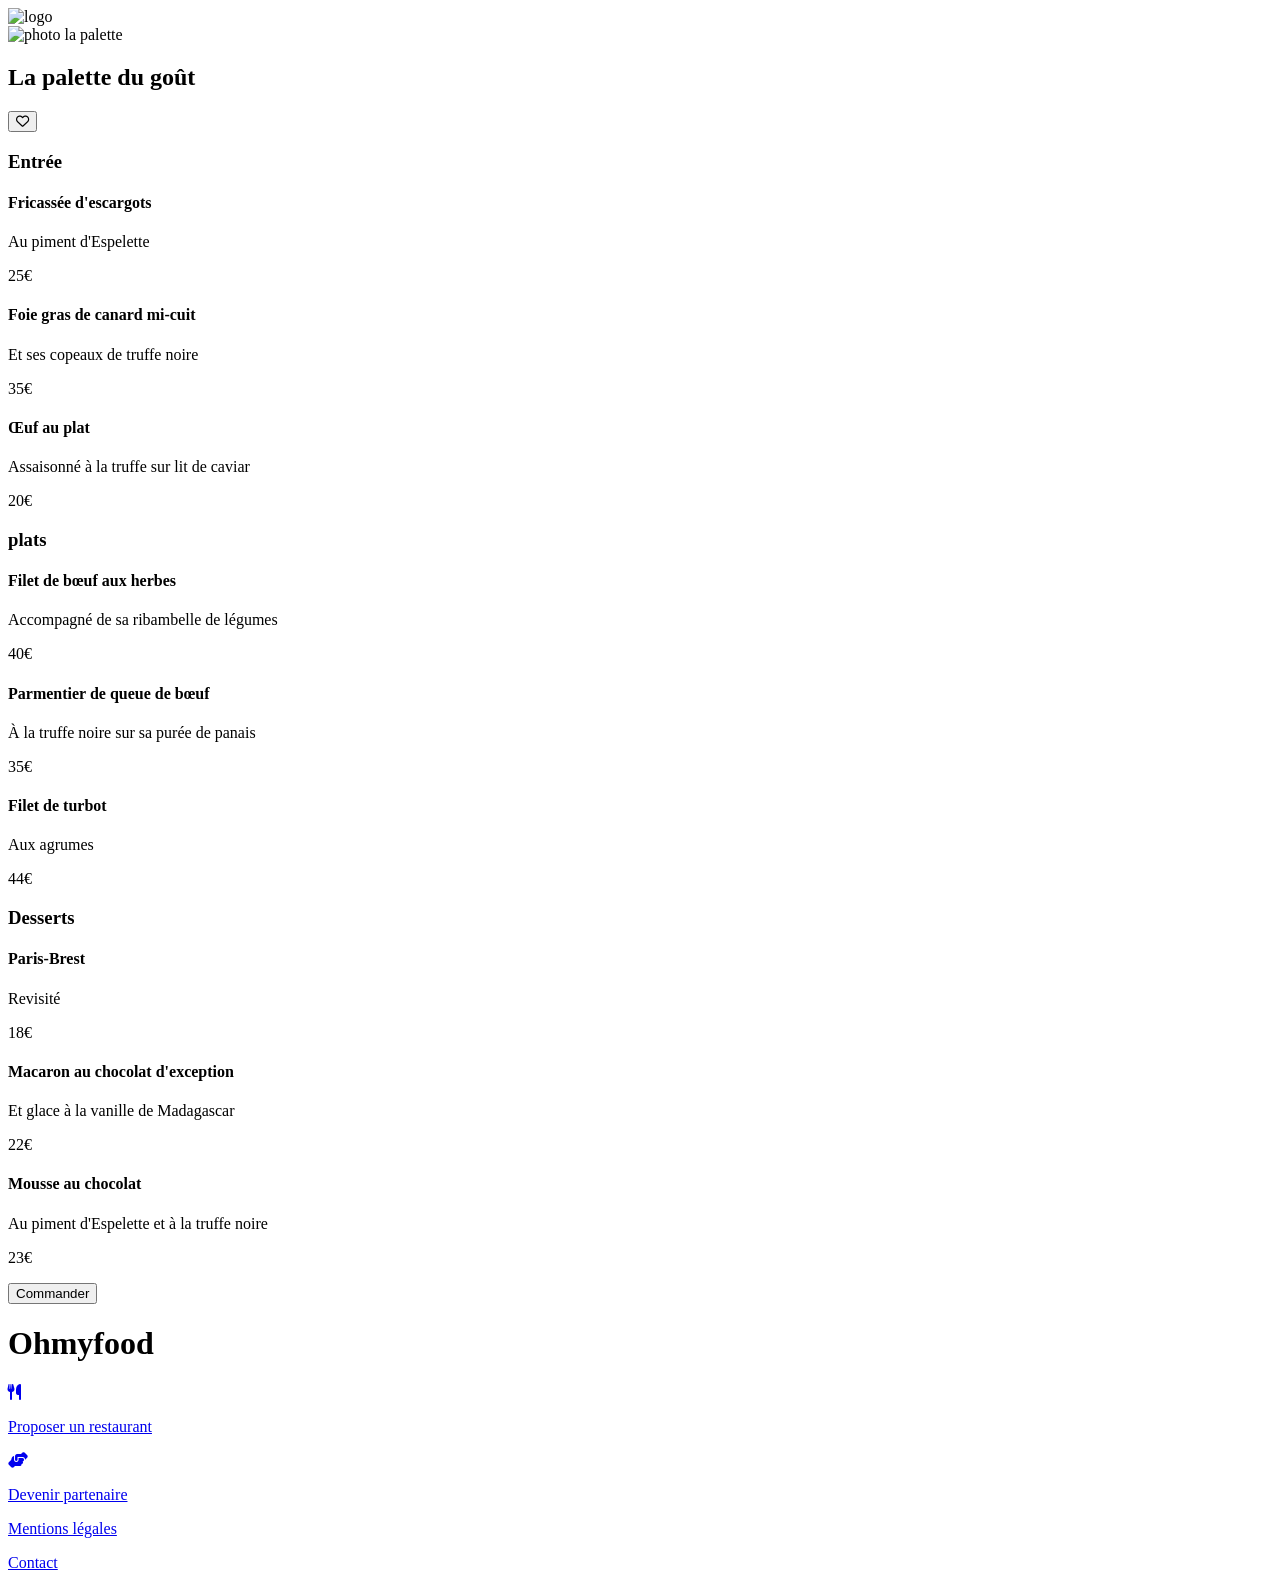
==== La-palette-du-gout.html @ f8870869 "Sass avancé" ====
<!DOCTYPE html>
<html lang="fr">
<head>
    <meta charset="UTF-8">
    <meta name="viewport" content="width=device-width, initial-scale=1.0">
    <title>La palette du gout</title>
    <link rel="stylesheet" href="Sass/Style.scss">
    <link rel="stylesheet" href="https://cdnjs.cloudflare.com/ajax/libs/font-awesome/6.2.1/css/all.min.css"
        integrity="sha512-MV7K8+y+gLIBoVD59lQIYicR65iaqukzvf/nwasF0nqhPay5w/9lJmVM2hMDcnK1OnMGCdVK+iQrJ7lzPJQd1w=="
        crossorigin="anonymous" referrerpolicy="no-referrer" />
        <link rel="preconnect" href="https://fonts.googleapis.com">
        <link rel="preconnect" href="https://fonts.gstatic.com" crossorigin>
        <link href="https://fonts.googleapis.com/css2?family=Roboto&display=swap" rel="stylesheet">
</head>
    
<body class="body">
    <header class="header">
        <img class="header__logo" src="./Images/logo/ohmyfood.png" alt="logo">
    </header>
<main>
    <section class="menu">
        <div class="menu__img">
            <img src="./Images/restaurants/jay-wennington-N_Y88TWmGwA-unsplash.jpg" alt="photo la palette">
            </div>
            <div class="menu__page">
            <div class="menu__page__titre">
                <h2>La palette du goût</h2>
                <button type="submit" class="button__like"><i class="far fa-heart"></i></button>
            </div>
            <div class="menu__conteneur">
                <div class="menu__liste">
                    <h3 class="menu__titre__plat">Entrée</h3>
                    <div class="menu__card">
                        <div class="menu__card__inf">
                            <div class="menu__card__desc">
                                <h4>Fricassée d'escargots</h4>
                                <p>Au piment d'Espelette</p>
                            </div>
                            <div class="menu__card__prix">
                                <p>25€</p>
                            </div>
                        </div>
                    </div>
                    <div class="menu__card">
                        <div class="menu__card__inf">
                            <div class="menu__card__desc">
                                <h4>Foie gras de canard mi-cuit</h4>
                                <p>Et ses copeaux de truffe noire</p>
                            </div>
                            <div class="menu__card__prix">
                                <p>35€</p>
                            </div>
                        </div>                      
                    </div>
                    <div class="menu__card">
                        <div class="menu__card__inf">
                            <div class="menu__card__desc">
                                <h4>Œuf au plat</h4>
                                <p>Assaisonné à la truffe sur lit de caviar</p>
                            </div>
                            <div class="menu__card__prix">
                                <p>20€</p>
                            </div>
                        </div>                      
                    </div>
                </div>
                <div class="menu__liste">
                    <h3 class="menu__titre__plat">plats</h3>
                    <div class="menu__card">
                        <div class="menu__card__inf">
                            <div class="menu__card__desc">
                                <h4>Filet de bœuf aux herbes</h4>
                                <p>Accompagné de sa ribambelle de légumes</p>
                            </div>
                            <div class="menu__card__prix">
                                <p>40€</p>
                            </div>
                        </div>                     
                    </div>
                    <div class="menu__card">
                        <div class="menu__card__inf">
                            <div class="menu__card__desc">
                                <h4>Parmentier de queue de bœuf</h4>
                                <p>À la truffe noire sur sa purée de panais</p>
                            </div>
                            <div class="menu__card__prix">
                                <p>35€</p>
                            </div>
                        </div>                   
                    </div>
                    <div class="menu__card">
                        <div class="menu__card__inf">
                            <div class="menu__card__desc">
                                <h4>Filet de turbot</h4>
                                <p>Aux agrumes</p>
                            </div>
                            <div class="menu__card__prix">
                                <p>44€</p>
                            </div>
                        </div>                     
                    </div>
                </div>
                <div class="menu__liste">
                    <h3 class="menu__titre__plat">Desserts</h3>
                    <div class="menu__card">
                        <div class="menu__card__inf">
                            <div class="menu__card__desc">
                                <h4>Paris-Brest</h4>
                                <p>Revisité</p>
                            </div>
                            <div class="menu__card__prix">
                                <p>18€</p>
                            </div>
                        </div>                       
                    </div>
                    <div class="menu__card">
                        <div class="menu__card__inf">
                            <div class="menu__card__desc">
                                <h4>Macaron au chocolat d'exception </h4>
                                <p>Et glace à la vanille de Madagascar</p>
                            </div>
                            <div class="menu__card__prix">
                                <p>22€</p>
                            </div>
                        </div>                    
                    </div>
                    <div class="menu__card">
                        <div class="menu__card__inf">
                            <div class="menu__card__desc">
                                <h4>Mousse au chocolat</h4>
                                <p>Au piment d'Espelette et à la truffe noire</p>
                            </div>
                            <div class="menu__card__prix">
                                <p>23€</p>
                            </div>
                        </div>                   
                    </div>
                </div>
            </div>
            <div class="menu__commander">
                <button type="submit" class="bouton__degrade">Commander</button>
            </div>
        </div>
    </section>
</main>
    <footer class="footer">
        <h1 class="footer__logo">Ohmyfood</h1>
        <div class="footer__bloc">
            <a href="#" class="footer__lien">
                <i class="fas fa-utensils footer__lien--icon"></i>
                <p>Proposer un restaurant</p>
            </a>
            <a href="#" class="footer__lien">
                <i class="fas fa-hands-helping footer__lien--icon"></i>
                <p>Devenir partenaire</p>
            </a>
            <a href="#" class="footer__lien--inf">
                <p>Mentions légales</p>
            </a>
            <a href="mailto:àvotreecoute@miam.com">
                <p>Contact</p>
            </a>
        </div>
    </footer>              
</body>
</html>
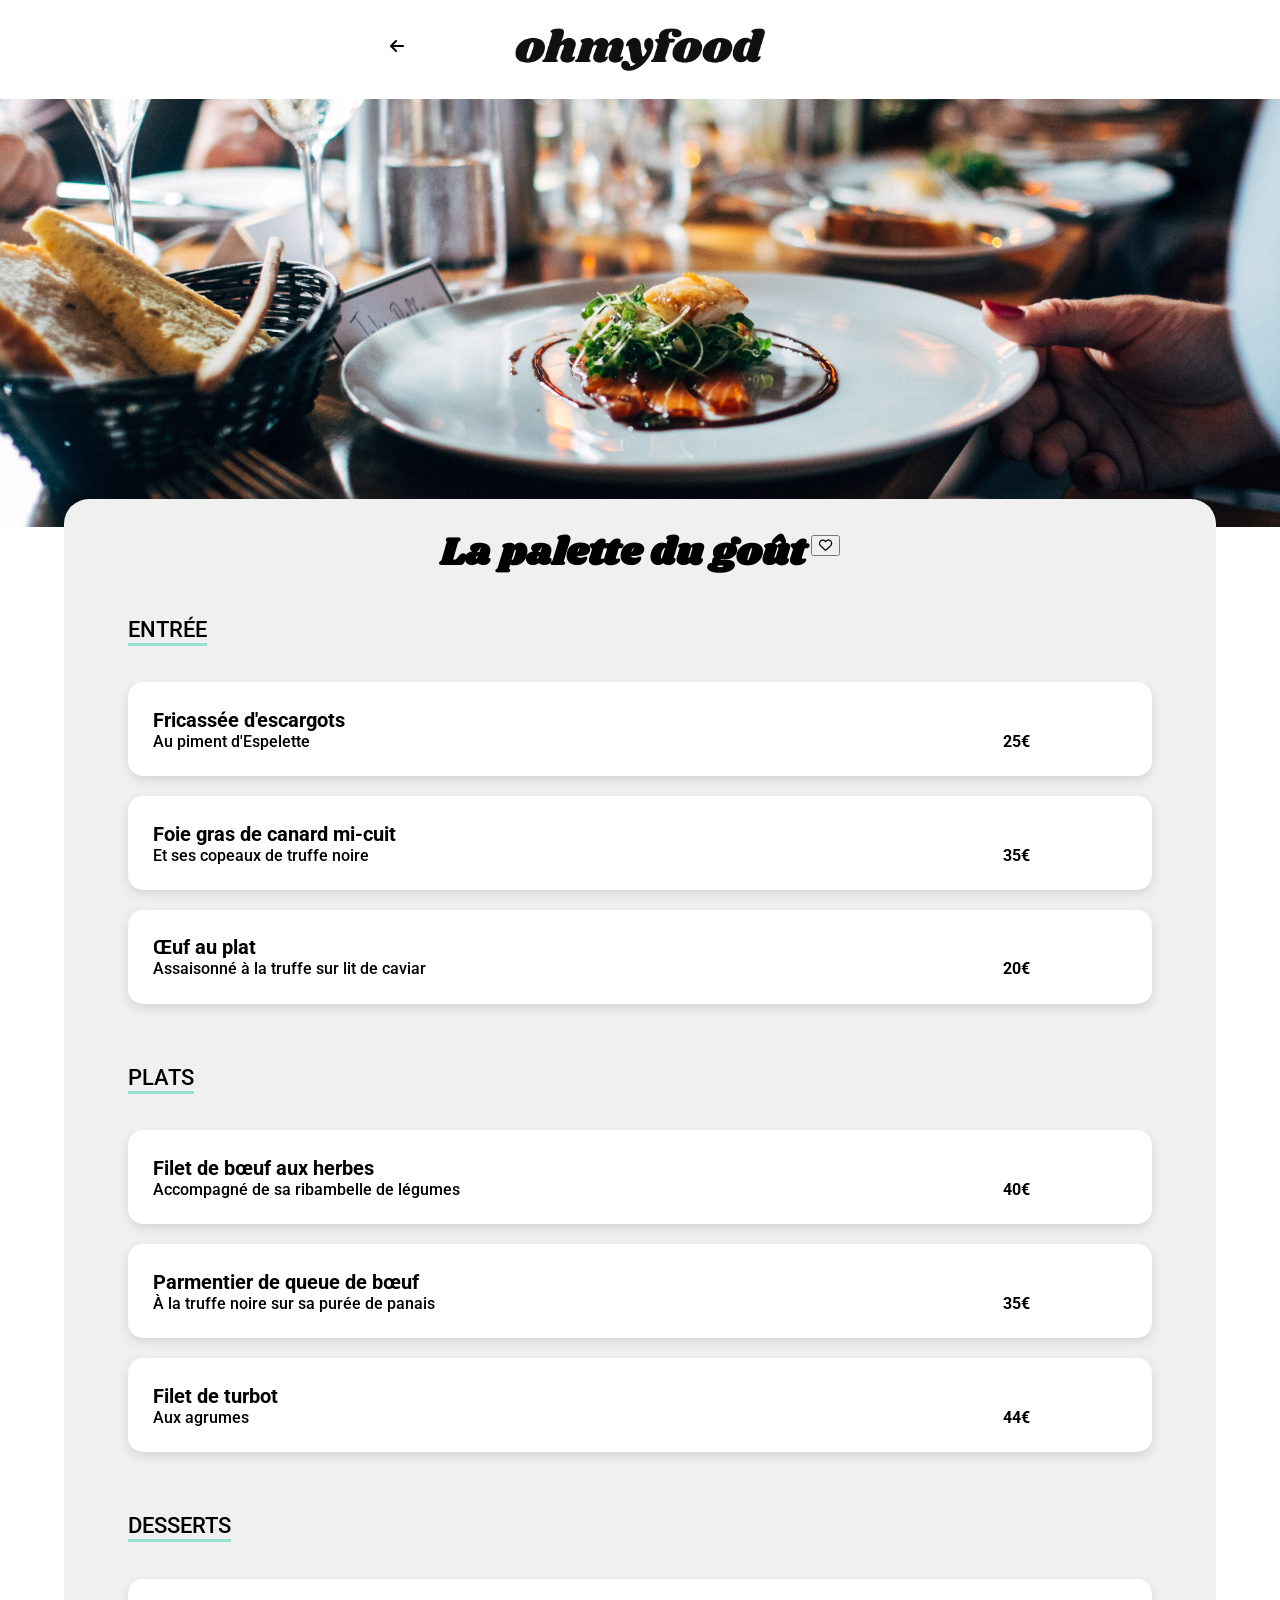
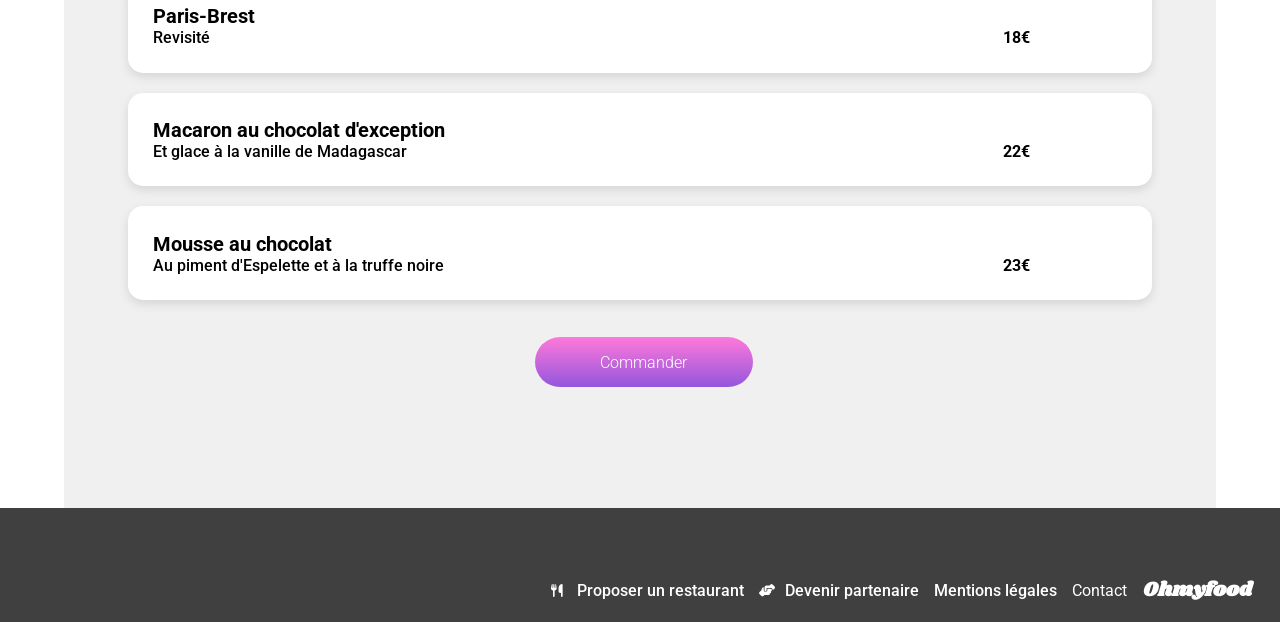
==== commit 199a90e4: "Sass-terminé" ====
--- a/La-palette-du-gout.html
+++ b/La-palette-du-gout.html
@@ -4,23 +4,27 @@
     <meta charset="UTF-8">
     <meta name="viewport" content="width=device-width, initial-scale=1.0">
     <title>La palette du gout</title>
-    <link rel="stylesheet" href="Sass/Style.scss">
+    <link rel="stylesheet" href="Sass/Style.css">
     <link rel="stylesheet" href="https://cdnjs.cloudflare.com/ajax/libs/font-awesome/6.2.1/css/all.min.css"
         integrity="sha512-MV7K8+y+gLIBoVD59lQIYicR65iaqukzvf/nwasF0nqhPay5w/9lJmVM2hMDcnK1OnMGCdVK+iQrJ7lzPJQd1w=="
         crossorigin="anonymous" referrerpolicy="no-referrer" />
         <link rel="preconnect" href="https://fonts.googleapis.com">
         <link rel="preconnect" href="https://fonts.gstatic.com" crossorigin>
-        <link href="https://fonts.googleapis.com/css2?family=Roboto&display=swap" rel="stylesheet">
+        <link href="https://fonts.googleapis.com/css2?family=Roboto:ital,wght@0,300;0,400;1,300&family=Shrikhand&display=swap" rel="stylesheet">
 </head>
     
 <body class="body">
     <header class="header">
-        <img class="header__logo" src="./Images/logo/ohmyfood.png" alt="logo">
+        <a href="./OhmyFood!.html">
+        <i class="fa-solid fa-arrow-left header__fleche"></i>    
+        </a>
+        
+        <img class="header__logo" src="Images/images/logo/ohmyfood.png" alt="logo">
     </header>
 <main>
     <section class="menu">
         <div class="menu__img">
-            <img src="./Images/restaurants/jay-wennington-N_Y88TWmGwA-unsplash.jpg" alt="photo la palette">
+            <img src="Images/images/restaurants/jay-wennington-N_Y88TWmGwA-unsplash.jpg" alt="photo la palette">
             </div>
             <div class="menu__page">
             <div class="menu__page__titre">
@@ -29,7 +33,7 @@
             </div>
             <div class="menu__conteneur">
                 <div class="menu__liste">
-                    <h3 class="menu__titre__plat">Entrée</h3>
+                    <h3 class="menu__titre__plat menu__titre__plat--deco">Entrée</h3>
                     <div class="menu__card">
                         <div class="menu__card__inf">
                             <div class="menu__card__desc">
@@ -154,10 +158,10 @@
                 <i class="fas fa-hands-helping footer__lien--icon"></i>
                 <p>Devenir partenaire</p>
             </a>
-            <a href="#" class="footer__lien--inf">
+            <a href="#" class="footer__lien">
                 <p>Mentions légales</p>
             </a>
-            <a href="mailto:àvotreecoute@miam.com">
+            <a href="mailto:nom-nom@yummy.com">
                 <p>Contact</p>
             </a>
         </div>
--- a/Sass/Style.css
+++ b/Sass/Style.css
@@ -0,0 +1,530 @@
+.body {
+  width: 100%;
+  margin: auto;
+}
+
+* {
+  font-family: "Roboto", sans-serif;
+}
+
+:root {
+  --main-purple: #9356DC;
+  --main-pink: #FF79DA;
+  --main-palegreen: #99E2D0;
+  --main-darkgreen: #008766;
+}
+
+a {
+  text-decoration: none;
+  color: inherit;
+}
+
+/*GPS*/
+.gps {
+  display: flex;
+  justify-content: center;
+  align-items: center;
+  background-color: #eaeaea;
+  box-shadow: inset 0 10px 8px -5px #d5d5d5;
+  gap: 15px;
+  height: 50px;
+}
+.gps__icon {
+  display: flex;
+  align-items: center;
+}
+.gps__form {
+  position: relative;
+  display: flex;
+  align-items: center;
+  width: 109px;
+}
+.gps__ville {
+  border: transparent;
+  background-color: #eaeaea;
+}
+
+/*BOUTONS*/
+.bouton {
+  display: flex;
+  flex-direction: column;
+  align-items: center;
+  justify-content: center;
+  margin: auto;
+  padding: 20px 0;
+  background-color: whitesmoke;
+  text-align: center;
+}
+.bouton__titre {
+  width: 70%;
+  margin: 10px 0;
+  font-size: 24px;
+  line-height: 1;
+  font-weight: 700;
+}
+.bouton p {
+  width: 85%;
+  margin: 0;
+  font-size: 18px;
+  font-weight: lighter;
+}
+.bouton__degrade {
+  width: 218px;
+  height: 50px;
+  color: white;
+  font-size: 16px;
+  background: linear-gradient(to top, #9356DC, #FF79DA);
+  border-radius: 25px;
+  border: none;
+  font-weight: 300;
+  margin: 27px 75px 57px 82px;
+}
+.bouton__degrade:hover {
+  cursor: pointer;
+  box-shadow: #7E7E7E;
+  background-color: lighter;
+}
+
+/*FONCTIONNEMENT*/
+.fonction {
+  width: 90%;
+  margin: auto;
+  padding: 50px 0;
+}
+.fonction__titre {
+  margin: 10px 0;
+  font-size: 28px;
+  line-height: 1;
+  font-weight: 800;
+}
+.fonction__boutons {
+  display: flex;
+  flex-direction: column;
+  justify-content: space-around;
+  width: 95%;
+  padding-bottom: 10px;
+  margin: auto;
+}
+@media (min-width: 1024px) {
+  .fonction__boutons {
+    width: 98%;
+    flex-direction: row;
+    justify-content: space-between;
+  }
+}
+
+.fonction__box {
+  display: flex;
+  align-items: center;
+  height: 72px;
+  margin: 15px 0;
+  border-radius: 20px;
+  border: none;
+  gap: 4%;
+  background-color: #f6f6f6;
+  box-shadow: 0 4px 10px #d5d5d5;
+}
+@media (min-width: 1024px) {
+  .fonction__box {
+    width: 30%;
+  }
+}
+.fonction__box--numero {
+  display: flex;
+  align-items: center;
+  justify-content: center;
+  text-align: center;
+  position: relative;
+  left: -19px;
+  bottom: -5px;
+  height: 24px;
+  width: 24px;
+  border-radius: 50%;
+  color: white;
+  background-color: #9356DC;
+  padding: 1%;
+}
+.fonction__box--icon {
+  display: flex;
+  justify-content: center;
+  align-items: center;
+  width: 20px;
+  color: #7E7E7E;
+}
+.fonction__box--soustitre {
+  display: flex;
+  justify-content: center;
+  font-weight: 600;
+}
+.fonction__box:hover {
+  background-color: lighten #9356DC, 35%;
+  box-shadow: 0 10px 5px 0 #bcbcbc;
+  cursor: pointer;
+}
+.fonction__box:hover > .fonction__box--icon {
+  color: #9356DC;
+}
+
+/*RESTAURANTS*/
+.restaurant {
+  display: flex;
+  flex-direction: column;
+  margin: auto;
+  padding: 20px 0 66px 0;
+  background-color: whitesmoke;
+}
+.restaurant__titre {
+  width: 90%;
+  margin: 20px auto;
+  font-size: 28px;
+  line-height: 1;
+  font-weight: 800;
+}
+.restaurant__bloc {
+  width: 90%;
+  margin: auto;
+}
+@media (min-width: 768px) {
+  .restaurant__bloc {
+    display: flex;
+    flex-wrap: wrap;
+    justify-content: space-between;
+  }
+}
+
+.restaurant__card {
+  display: flex;
+  flex-direction: column;
+  position: relative;
+  height: 251px;
+  margin: auto;
+  margin-bottom: 18px;
+  border-radius: 15px;
+  background-color: white;
+  box-shadow: 0 4px 10px 0 #d5d5d5;
+}
+@media (min-width: 768px) {
+  .restaurant__card {
+    width: 48%;
+    margin: 0;
+    margin-bottom: 4%;
+  }
+}
+.restaurant__card:hover {
+  box-shadow: 0 4px 10px 0 #bcbcbc;
+}
+.restaurant__card--image {
+  position: relative;
+  overflow: hidden;
+  height: 175px;
+  border-radius: 15px 15px 0px 0px;
+}
+.restaurant__card--image img {
+  width: 100%;
+  height: 175px;
+  -o-object-fit: cover;
+     object-fit: cover;
+}
+.restaurant__card--image--nvx {
+  display: flex;
+  align-items: center;
+  justify-content: center;
+  position: absolute;
+  right: 15px;
+  top: 12px;
+  width: 100px;
+  height: 30px;
+  border-radius: 2px;
+  background-color: #99E2D0;
+  color: #278870;
+  font-weight: 500;
+}
+.restaurant__card--inf {
+  display: flex;
+  align-items: flex-start;
+  height: auto;
+  min-height: 75px;
+  padding: 15px;
+}
+.restaurant__card--inf--txt {
+  width: 90%;
+}
+.restaurant__card--inf h4, .restaurant__card--inf p {
+  margin: 0;
+}
+.restaurant__card--inf h4 {
+  width: 267px;
+  height: 20px;
+  margin-bottom: 5px;
+  font-size: 20px;
+  font-weight: 700;
+}
+.restaurant__card--inf p {
+  height: 24px;
+  font-weight: 300;
+  font-size: 18px;
+}
+.restaurant__card--coeur {
+  position: absolute;
+  top: 76%;
+  right: 7%;
+  font-size: 25px;
+}
+
+.header {
+  padding: 1%;
+  display: flex;
+  justify-content: center;
+}
+.header__logo {
+  width: 50%;
+  padding: 15px;
+}
+@media (min-width: 1024px) {
+  .header__logo {
+    width: 20%;
+  }
+}
+.header__fleche {
+  display: flex;
+  position: absolute;
+  margin-left: -110px;
+  margin-top: 25px;
+}
+
+.footer {
+  width: 100%;
+  background-color: #404040;
+  color: white;
+  display: flex;
+  flex-direction: column;
+  justify-content: space-around;
+}
+@media (min-width: 768px) {
+  .footer {
+    display: flex;
+    align-items: center;
+    flex-direction: row-reverse;
+    justify-content: flex-start;
+    height: 114px;
+    gap: 16px;
+    padding: 0;
+  }
+}
+.footer p {
+  margin: 5px 0;
+}
+.footer__logo {
+  display: flex;
+  margin: 10px 0px 16px 12px;
+  font-size: 20px;
+  font-family: "Shrikhand";
+}
+@media (min-width: 768px) {
+  .footer__logo {
+    width: 137px;
+    margin: 0 0 -50px 0;
+  }
+}
+.footer__bloc {
+  display: flex;
+  flex-direction: column;
+  margin: 0px 0px 10px 12px;
+}
+@media (min-width: 768px) {
+  .footer__bloc {
+    flex-direction: row;
+    align-items: center;
+    gap: 15px;
+    margin: 0 0 -50px 0;
+  }
+}
+.footer__lien {
+  display: flex;
+  align-items: center;
+  font-weight: 500;
+  gap: 10px;
+}
+@media (min-width: 768px) {
+  .footer__lien {
+    display: flex;
+  }
+}
+.footer__lien--icon {
+  display: flex;
+  justify-content: center;
+  align-items: center;
+  width: 16px;
+  height: 13px;
+  font-size: 13px;
+}
+@media (min-width: 768px) {
+  .footer__lien--inf p {
+    width: 130px;
+    height: 20px;
+  }
+}
+
+.menu__img {
+  position: relative;
+  width: 100%;
+  height: 250px;
+}
+@media (min-width: 1024px) {
+  .menu__img {
+    height: 400px;
+  }
+}
+.menu__img img {
+  width: 100%;
+  height: 107%;
+  -o-object-fit: cover;
+     object-fit: cover;
+}
+
+.menu__page {
+  position: relative;
+  background-color: #f0f0f0;
+  border-radius: 25px 25px 0 0;
+  padding: 2% 5% 5% 5%;
+  z-index: 0;
+}
+@media (min-width: 1024px) {
+  .menu__page {
+    max-width: 1024px;
+    margin: auto;
+  }
+}
+.menu__page__titre {
+  display: flex;
+  align-items: center;
+  margin: auto;
+}
+@media (min-width: 768px) {
+  .menu__page__titre {
+    width: 400px;
+    height: 41px;
+    justify-content: center;
+  }
+}
+.menu__page__titre h2 {
+  width: 87%;
+  font-size: 27px;
+  font-family: "Shrikhand";
+}
+@media (min-width: 768px) {
+  .menu__page__titre h2 {
+    display: flex;
+    font-size: 35px;
+    width: 95%;
+  }
+}
+@media (min-width: 1024px) {
+  .menu__page__titre h2 {
+    display: flex;
+    font-size: 39px;
+    width: 95%;
+    margin: auto;
+    text-align: center;
+  }
+}
+
+@media (min-width: 768px) {
+  .menu__conteneur {
+    display: flex;
+    flex-direction: column;
+    align-items: flex-start;
+    justify-content: space-between;
+  }
+}
+
+.menu__commander {
+  display: flex;
+  justify-content: center;
+}
+
+.menu__liste {
+  display: flex;
+  flex-direction: column;
+  justify-content: center;
+}
+@media (min-width: 768px) {
+  .menu__liste {
+    width: 100%;
+  }
+}
+
+.menu__titre__plat {
+  position: relative;
+  margin: 4% 0 2% 0;
+  padding: 10px 0;
+  font-size: 18px;
+  font-weight: 500;
+  text-transform: uppercase;
+  text-decoration: underline;
+  text-decoration-color: #99E2D0;
+  text-underline-position: under;
+  text-decoration-thickness: 3px;
+}
+@media (min-width: 1024px) {
+  .menu__titre__plat {
+    font-size: 22px;
+  }
+}
+
+.menu__card {
+  position: relative;
+  display: flex;
+  justify-content: space-between;
+  width: 100%;
+  margin: 10px 0px;
+  padding: 0;
+  background-color: #fff;
+  border-radius: 15px;
+  box-shadow: 0 4px 10px 0 #d5d5d5;
+  overflow: hidden;
+  cursor: pointer;
+}
+.menu__card__inf {
+  display: flex;
+  flex: 1;
+  justify-content: space-between;
+  width: 100%;
+  margin: 2%;
+  gap: 2%;
+  white-space: nowrap;
+  overflow: hidden;
+  text-overflow: ellipsis;
+}
+.menu__card__desc {
+  white-space: nowrap;
+  overflow: hidden;
+  text-overflow: ellipsis;
+  width: 100%;
+  padding: 5px;
+}
+.menu__card__desc h4 {
+  margin: 0;
+  font-size: 20px;
+  white-space: nowrap;
+  overflow: hidden;
+  text-overflow: ellipsis;
+}
+.menu__card__desc p {
+  margin: 0;
+  font-weight: 500;
+  font-size: 16px;
+  white-space: nowrap;
+  overflow: hidden;
+  text-overflow: ellipsis;
+}
+.menu__card__prix {
+  display: flex;
+  align-items: flex-end;
+  width: 15%;
+  padding: 5px;
+}
+.menu__card__prix p {
+  margin: 0;
+  font-weight: 700;
+}/*# sourceMappingURL=Style.css.map */
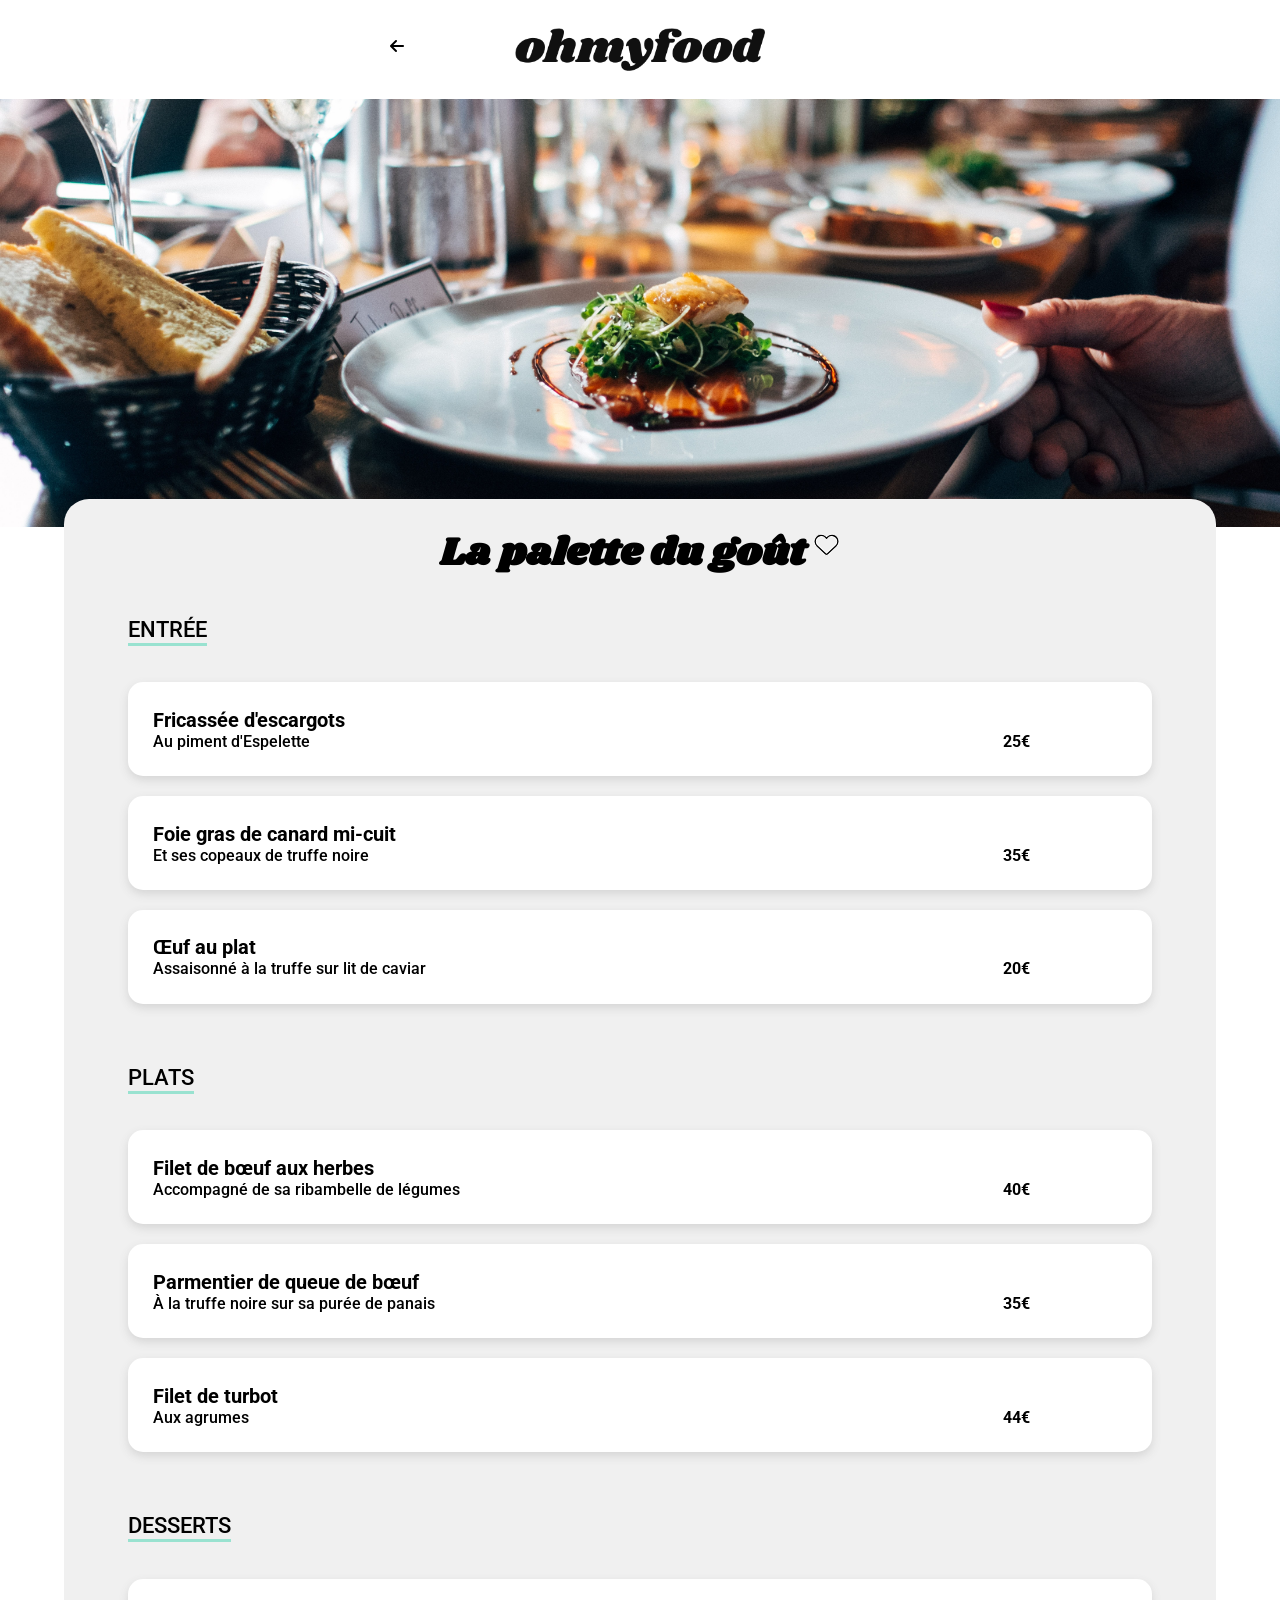
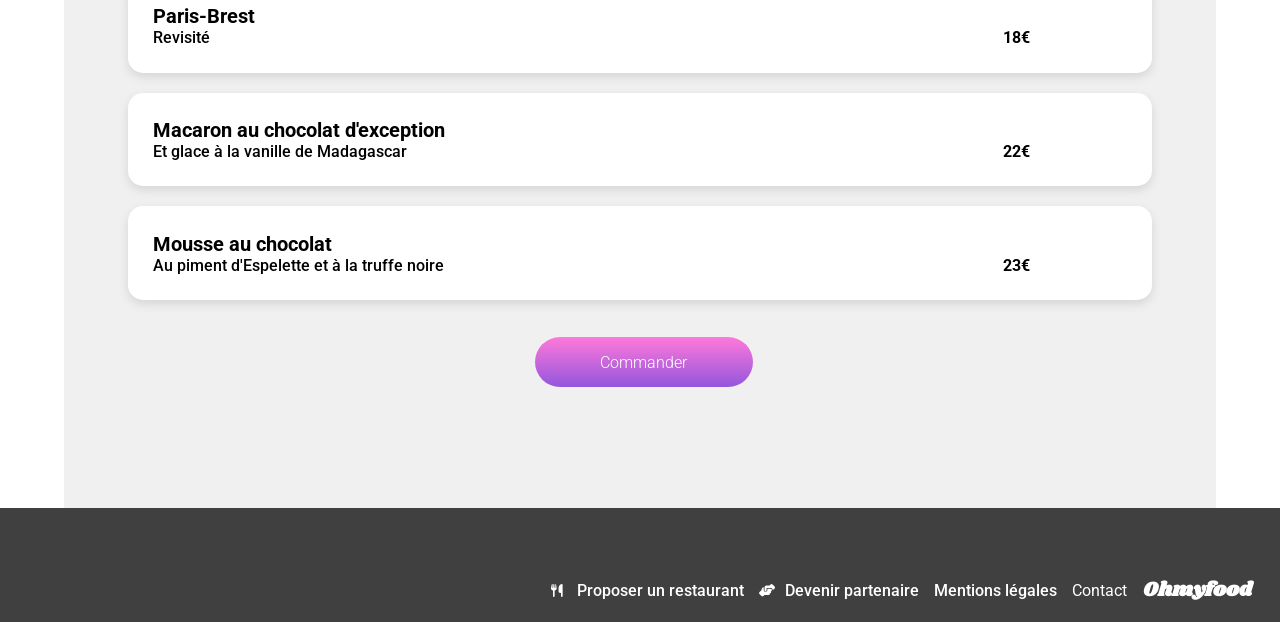
==== commit f6203ed0: "Animation-coeur-terminé" ====
--- a/La-palette-du-gout.html
+++ b/La-palette-du-gout.html
@@ -29,7 +29,7 @@
             <div class="menu__page">
             <div class="menu__page__titre">
                 <h2>La palette du goût</h2>
-                <button type="submit" class="button__like"><i class="far fa-heart"></i></button>
+                <button type="submit" class="bouton__coeur"><i class="far fa-heart"></i></button>
             </div>
             <div class="menu__conteneur">
                 <div class="menu__liste">
--- a/Sass/Style.css
+++ b/Sass/Style.css
@@ -81,8 +81,9 @@
 }
 .bouton__degrade:hover {
   cursor: pointer;
-  box-shadow: #7E7E7E;
-  background-color: lighter;
+  box-shadow: 0 4px 10px 0 #7E7E7E;
+  transition: opacity 300ms ease-in-out;
+  background: #9356dc;
 }
 
 /*FONCTIONNEMENT*/
@@ -527,4 +528,68 @@
 .menu__card__prix p {
   margin: 0;
   font-weight: 700;
-}/*# sourceMappingURL=Style.css.map */+}
+
+/****COEUR REMPLISSAGE****/
+@keyframes remplissage {
+  0% {
+    opacity: 0;
+    transform: scale(0.2);
+  }
+  15% {
+    opacity: 0.25;
+  }
+  80% {
+    opacity: 1;
+    transform: scale(1);
+  }
+  85% {
+    opacity: 1;
+    transform: scale(1.1);
+  }
+  95% {
+    opacity: 1;
+    transform: scale(1.05);
+  }
+  100% {
+    opacity: 1;
+    transform: scale(1);
+  }
+}
+.bouton__coeur {
+  width: 28px;
+  z-index: 0;
+  position: relative;
+  font-family: "Font Awesome 5 Free";
+  font-size: 25px;
+  padding: 0;
+  border: transparent 0px solid;
+  background-color: transparent;
+  -webkit-text-stroke: 1px white;
+  cursor: pointer;
+}
+.bouton__coeur:hover::after {
+  z-index: 1;
+  animation: remplissage 900ms forwards cubic-bezier(0.65, 1.01, 0.98, 1.06);
+}
+.bouton__coeur::after {
+  z-index: -1;
+  opacity: 0;
+  position: absolute;
+  top: 0;
+  right: 0;
+  bottom: 0;
+  left: 0;
+  font-family: "Font Awesome 5 Free";
+  font-weight: 900;
+  font-size: 25px;
+  content: "\f004";
+  color: transparent;
+  background: linear-gradient(to bottom, #9356dc, #ff79da);
+  -webkit-background-clip: text;
+          background-clip: text;
+  transform-origin: bottom;
+  -webkit-text-stroke: 1px;
+}
+
+/****APPARITION MENU****//*# sourceMappingURL=Style.css.map */
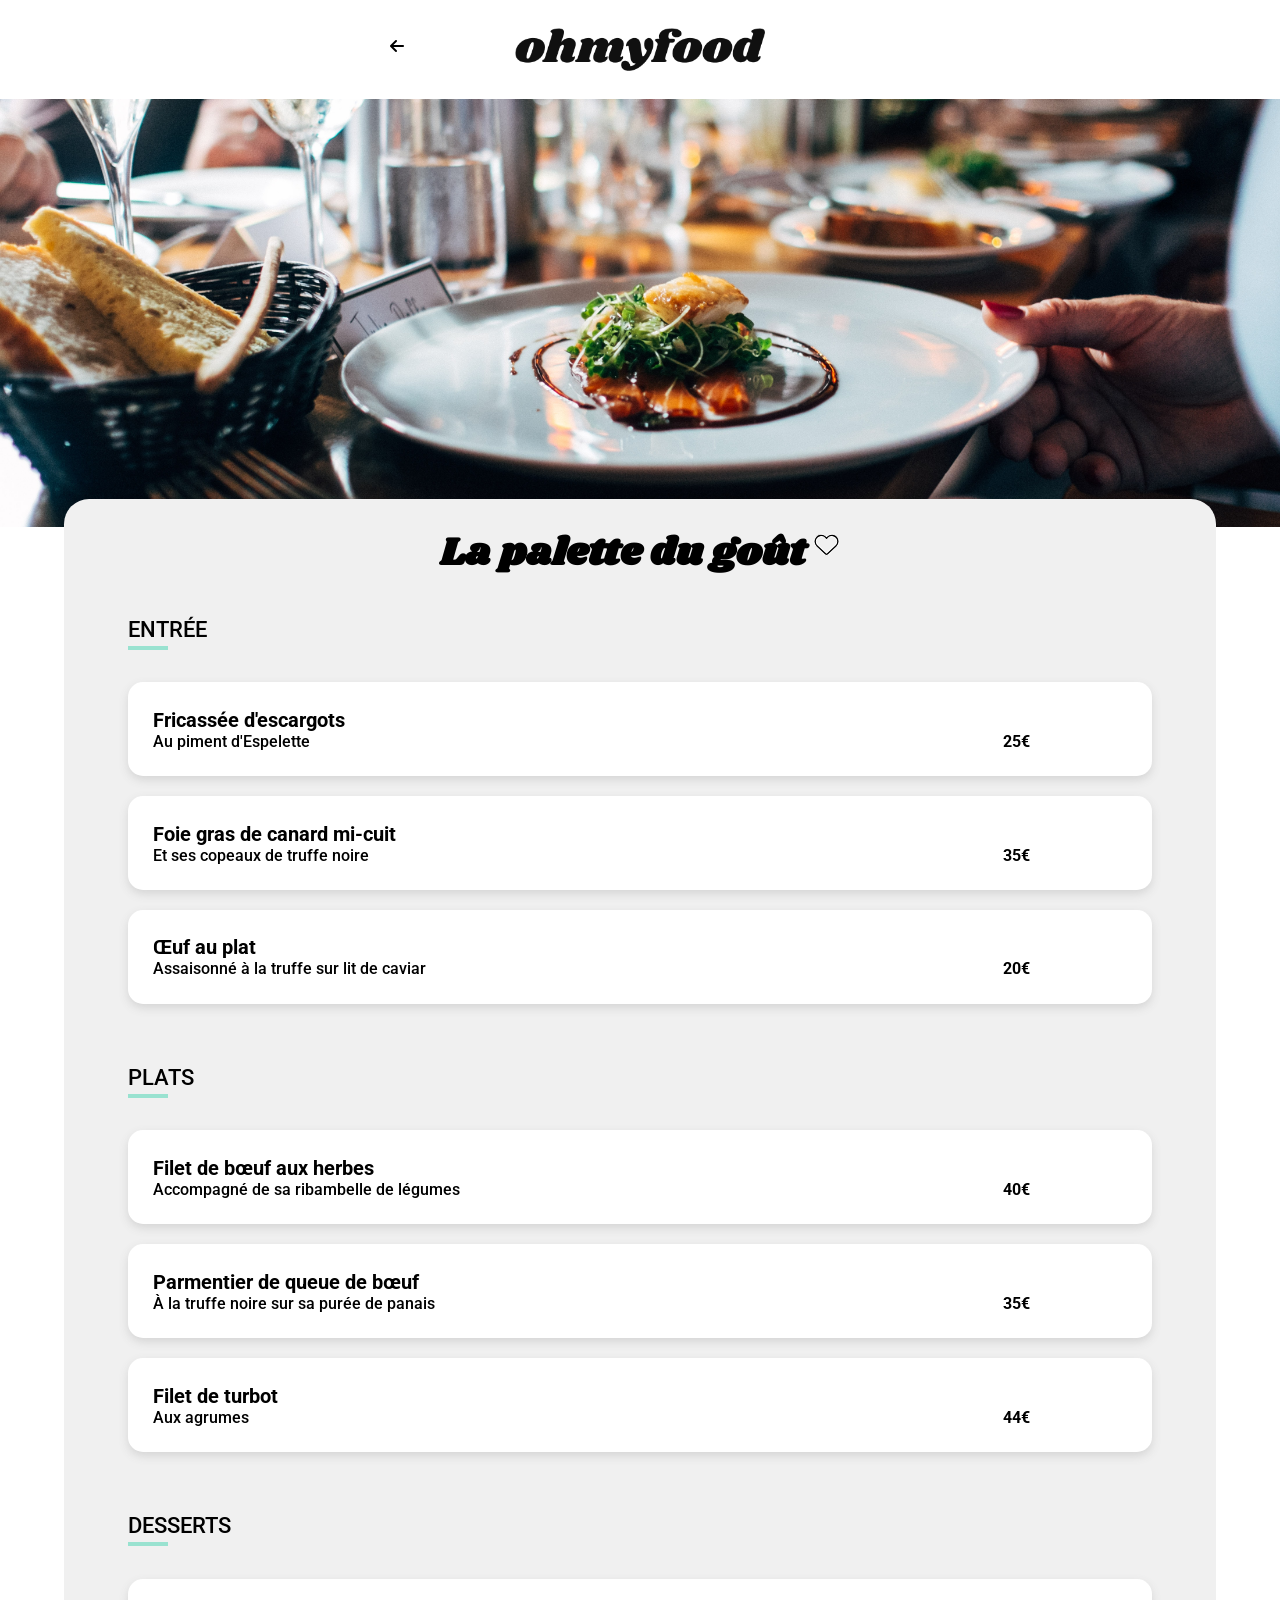
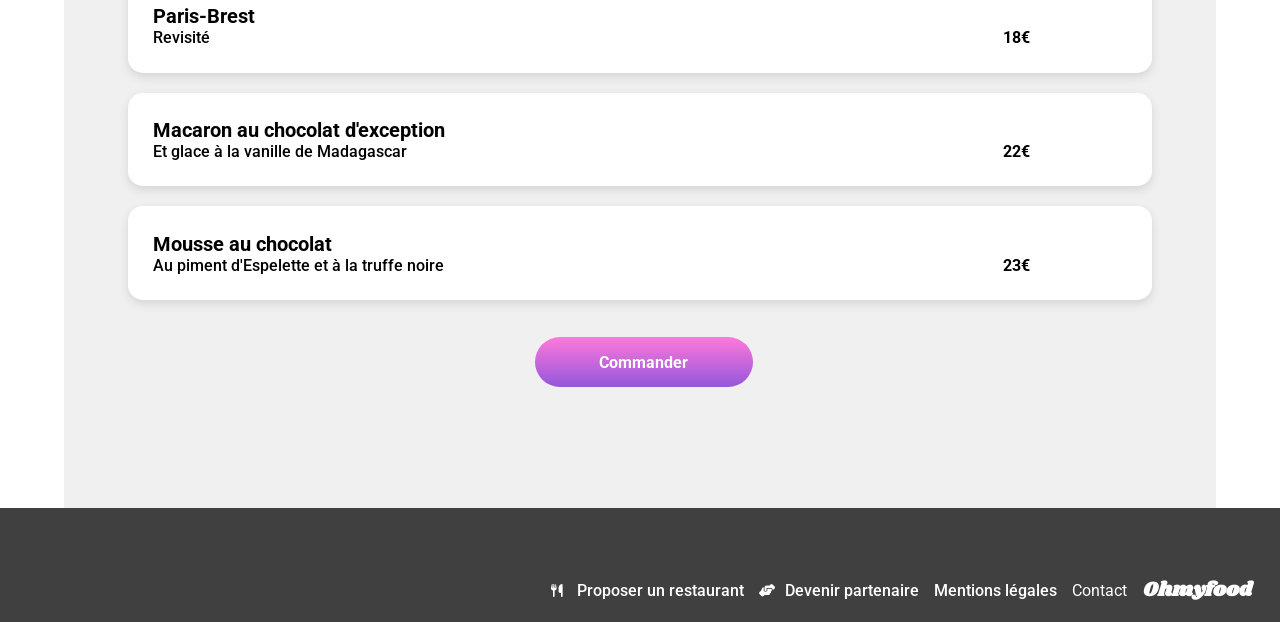
==== commit aa979cf2: "Animation-checkout-terminé-Début-animation-dérouler" ====
--- a/La-palette-du-gout.html
+++ b/La-palette-du-gout.html
@@ -32,7 +32,7 @@
                 <button type="submit" class="bouton__coeur"><i class="far fa-heart"></i></button>
             </div>
             <div class="menu__conteneur">
-                <div class="menu__liste">
+                <div class="menu__liste fade-in">
                     <h3 class="menu__titre__plat menu__titre__plat--deco">Entrée</h3>
                     <div class="menu__card">
                         <div class="menu__card__inf">
@@ -44,6 +44,8 @@
                                 <p>25€</p>
                             </div>
                         </div>
+                        <div class="menu__card__check">                            
+                        </div>
                     </div>
                     <div class="menu__card">
                         <div class="menu__card__inf">
@@ -54,7 +56,9 @@
                             <div class="menu__card__prix">
                                 <p>35€</p>
                             </div>
-                        </div>                      
+                        </div> 
+                        <div class="menu__card__check">                            
+                        </div>                     
                     </div>
                     <div class="menu__card">
                         <div class="menu__card__inf">
@@ -65,11 +69,13 @@
                             <div class="menu__card__prix">
                                 <p>20€</p>
                             </div>
+                        </div>
+                        <div class="menu__card__check">                            
                         </div>                      
                     </div>
                 </div>
-                <div class="menu__liste">
-                    <h3 class="menu__titre__plat">plats</h3>
+                <div class="menu__liste fade-in">
+                    <h3 class="menu__titre__plat">Plats</h3>
                     <div class="menu__card">
                         <div class="menu__card__inf">
                             <div class="menu__card__desc">
@@ -79,7 +85,9 @@
                             <div class="menu__card__prix">
                                 <p>40€</p>
                             </div>
-                        </div>                     
+                        </div> 
+                        <div class="menu__card__check">                            
+                        </div>                    
                     </div>
                     <div class="menu__card">
                         <div class="menu__card__inf">
@@ -90,7 +98,9 @@
                             <div class="menu__card__prix">
                                 <p>35€</p>
                             </div>
-                        </div>                   
+                        </div>   
+                        <div class="menu__card__check">                            
+                        </div>                
                     </div>
                     <div class="menu__card">
                         <div class="menu__card__inf">
@@ -101,10 +111,12 @@
                             <div class="menu__card__prix">
                                 <p>44€</p>
                             </div>
-                        </div>                     
+                        </div> 
+                        <div class="menu__card__check">                            
+                        </div>                    
                     </div>
                 </div>
-                <div class="menu__liste">
+                <div class="menu__liste fade-in">
                     <h3 class="menu__titre__plat">Desserts</h3>
                     <div class="menu__card">
                         <div class="menu__card__inf">
@@ -115,7 +127,9 @@
                             <div class="menu__card__prix">
                                 <p>18€</p>
                             </div>
-                        </div>                       
+                        </div>  
+                        <div class="menu__card__check">                            
+                        </div>                     
                     </div>
                     <div class="menu__card">
                         <div class="menu__card__inf">
@@ -126,7 +140,9 @@
                             <div class="menu__card__prix">
                                 <p>22€</p>
                             </div>
-                        </div>                    
+                        </div> 
+                        <div class="menu__card__check">                            
+                        </div>                   
                     </div>
                     <div class="menu__card">
                         <div class="menu__card__inf">
@@ -137,12 +153,14 @@
                             <div class="menu__card__prix">
                                 <p>23€</p>
                             </div>
-                        </div>                   
+                        </div>   
+                        <div class="menu__card__check">                            
+                        </div>                
                     </div>
                 </div>
             </div>
             <div class="menu__commander">
-                <button type="submit" class="bouton__degrade">Commander</button>
+                <button type="submit" class="bouton__degrade"><strong>Commander</strong></button>
             </div>
         </div>
     </section>
--- a/Sass/Style.css
+++ b/Sass/Style.css
@@ -1,3 +1,4 @@
+@charset "UTF-8";
 .body {
   width: 100%;
   margin: auto;
@@ -462,10 +463,15 @@
   font-size: 18px;
   font-weight: 500;
   text-transform: uppercase;
-  text-decoration: underline;
-  text-decoration-color: #99E2D0;
-  text-underline-position: under;
-  text-decoration-thickness: 3px;
+}
+.menu__titre__plat::after {
+  display: block;
+  position: absolute;
+  bottom: 2px;
+  content: "";
+  width: 40px;
+  height: 4px;
+  background-color: #99E2D0;
 }
 @media (min-width: 1024px) {
   .menu__titre__plat {
@@ -528,6 +534,33 @@
 .menu__card__prix p {
   margin: 0;
   font-weight: 700;
+}
+.menu__card:hover > .menu__card__check {
+  margin-right: 0px;
+}
+.menu__card:hover > .menu__card__check::after {
+  transform: rotate(360deg);
+}
+.menu__card__check {
+  display: flex;
+  align-items: center;
+  justify-content: center;
+  height: auto;
+  width: 20%;
+  margin-right: -20%;
+  border-radius: 0px 15px 15px 0px;
+  background-color: #99E2D0;
+  transition: margin-right 800ms cubic-bezier(0.63, 1.23, 0.96, 0.92);
+}
+.menu__card__check::after {
+  display: inline-block;
+  margin: auto;
+  font-family: "Font Awesome 5 Free";
+  font-weight: 900;
+  font-size: 25px;
+  content: "\f058";
+  color: #fff;
+  transition: transform 800ms cubic-bezier(0.63, 1.23, 0.96, 0.92);
 }
 
 /****COEUR REMPLISSAGE****/
@@ -592,4 +625,79 @@
   -webkit-text-stroke: 1px;
 }
 
-/****APPARITION MENU****//*# sourceMappingURL=Style.css.map */+/****APPARITION MENU****/
+@keyframes fade-in {
+  0% {
+    transform: translateY(20px);
+    opacity: 0;
+  }
+  75% {
+    opacity: 1;
+  }
+  100% {
+    transform: translateY(0);
+    animation-timing-function: cubic-bezier(0.17, 0.67, 0.83, 0.67);
+  }
+}
+.fade-in {
+  transform-origin: top;
+  animation: fade-in 2s forwards;
+}
+.fade-in--1delay {
+  animation: fade-in 2s 500ms both;
+}
+.fade-in--2delay {
+  animation: fade-in 2s 1000ms both;
+}
+
+/* CSS pour les éléments d'entrée */
+.menu__list:nth-child(1) .menu__card {
+  animation: appearEntrance 1.5s ease forwards;
+  opacity: 0;
+}
+
+/* CSS pour les éléments de plat */
+.menu__list:nth-child(2) .menu__card {
+  animation: appearPlat 5.5s ease forwards;
+  opacity: 0;
+}
+
+/* CSS pour les éléments de dessert */
+.menu__list:nth-child(3) .menu__card {
+  animation: appearDessert 9.5s ease forwards;
+  opacity: 0;
+}
+
+/* Animation pour les éléments d'entrée */
+@keyframes appearEntrance {
+  0% {
+    opacity: 0;
+    transform: translateY(-20px);
+  }
+  100% {
+    opacity: 1;
+    transform: translateY(0);
+  }
+}
+/* Animation pour les éléments de plat */
+@keyframes appearPlat {
+  0% {
+    opacity: 0;
+    transform: translateY(-20px);
+  }
+  100% {
+    opacity: 1;
+    transform: translateY(0);
+  }
+}
+/* Animation pour les éléments de dessert */
+@keyframes appearDessert {
+  0% {
+    opacity: 0;
+    transform: translateY(-20px);
+  }
+  100% {
+    opacity: 1;
+    transform: translateY(0);
+  }
+}/*# sourceMappingURL=Style.css.map */
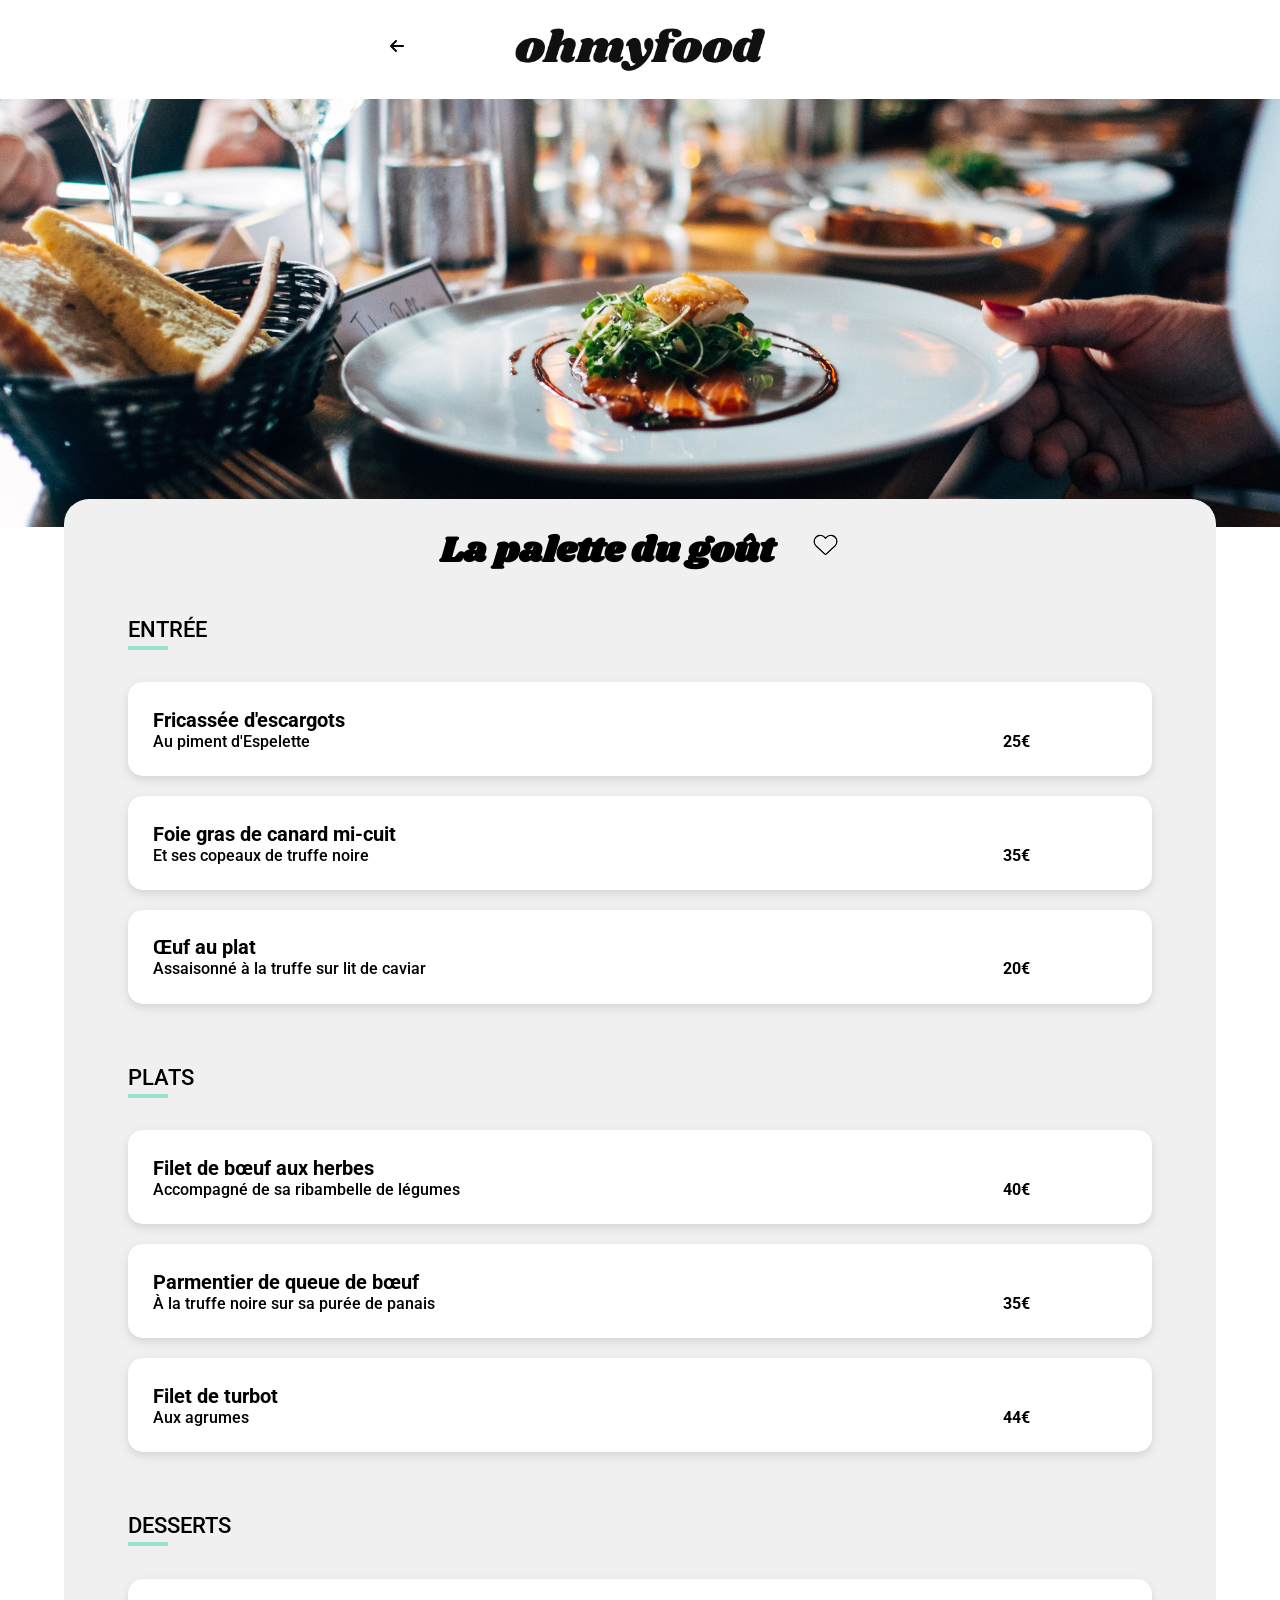
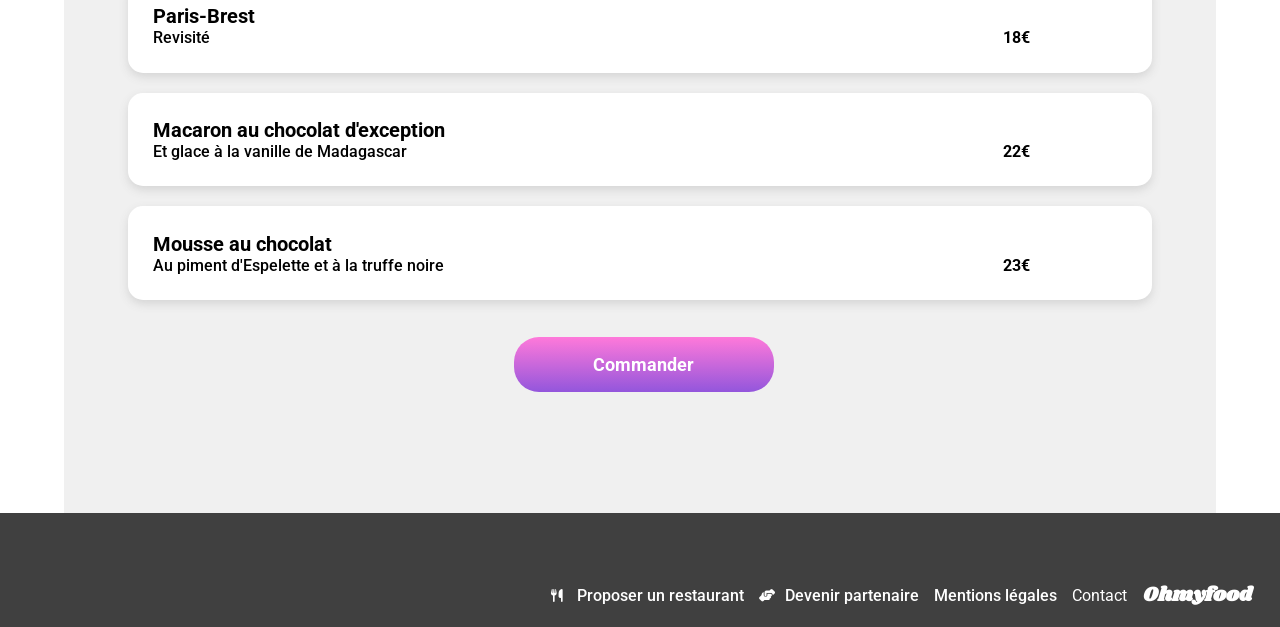
==== commit 41e9f8d5: "Animation-déroulé-menu-terminée" ====
--- a/La-palette-du-gout.html
+++ b/La-palette-du-gout.html
@@ -32,7 +32,7 @@
                 <button type="submit" class="bouton__coeur"><i class="far fa-heart"></i></button>
             </div>
             <div class="menu__conteneur">
-                <div class="menu__liste fade-in">
+                <div class="menu__liste">
                     <h3 class="menu__titre__plat menu__titre__plat--deco">Entrée</h3>
                     <div class="menu__card">
                         <div class="menu__card__inf">
@@ -74,7 +74,7 @@
                         </div>                      
                     </div>
                 </div>
-                <div class="menu__liste fade-in">
+                <div class="menu__liste">
                     <h3 class="menu__titre__plat">Plats</h3>
                     <div class="menu__card">
                         <div class="menu__card__inf">
@@ -116,7 +116,7 @@
                         </div>                    
                     </div>
                 </div>
-                <div class="menu__liste fade-in">
+                <div class="menu__liste">
                     <h3 class="menu__titre__plat">Desserts</h3>
                     <div class="menu__card">
                         <div class="menu__card__inf">
@@ -153,9 +153,9 @@
                             <div class="menu__card__prix">
                                 <p>23€</p>
                             </div>
-                        </div>   
+                        </div>
                         <div class="menu__card__check">                            
-                        </div>                
+                        </div>                                      
                     </div>
                 </div>
             </div>
--- a/Sass/Style.css
+++ b/Sass/Style.css
@@ -70,21 +70,20 @@
   font-weight: lighter;
 }
 .bouton__degrade {
-  width: 218px;
-  height: 50px;
+  width: 260px;
+  height: 55px;
   color: white;
-  font-size: 16px;
+  font-size: 18px;
   background: linear-gradient(to top, #9356DC, #FF79DA);
   border-radius: 25px;
   border: none;
-  font-weight: 300;
+  font-weight: 500;
   margin: 27px 75px 57px 82px;
 }
 .bouton__degrade:hover {
   cursor: pointer;
   box-shadow: 0 4px 10px 0 #7E7E7E;
-  transition: opacity 300ms ease-in-out;
-  background: #9356dc;
+  opacity: 0.8;
 }
 
 /*FONCTIONNEMENT*/
@@ -424,7 +423,7 @@
 @media (min-width: 1024px) {
   .menu__page__titre h2 {
     display: flex;
-    font-size: 39px;
+    font-size: 36px;
     width: 95%;
     margin: auto;
     text-align: center;
@@ -537,9 +536,6 @@
 }
 .menu__card:hover > .menu__card__check {
   margin-right: 0px;
-}
-.menu__card:hover > .menu__card__check::after {
-  transform: rotate(360deg);
 }
 .menu__card__check {
   display: flex;
@@ -624,51 +620,29 @@
   transform-origin: bottom;
   -webkit-text-stroke: 1px;
 }
+@media (min-width: 1024px) {
+  .bouton__coeur {
+    display: flex;
+  }
+}
 
 /****APPARITION MENU****/
-@keyframes fade-in {
-  0% {
-    transform: translateY(20px);
-    opacity: 0;
-  }
-  75% {
-    opacity: 1;
-  }
-  100% {
-    transform: translateY(0);
-    animation-timing-function: cubic-bezier(0.17, 0.67, 0.83, 0.67);
-  }
-}
-.fade-in {
-  transform-origin: top;
-  animation: fade-in 2s forwards;
-}
-.fade-in--1delay {
-  animation: fade-in 2s 500ms both;
-}
-.fade-in--2delay {
-  animation: fade-in 2s 1000ms both;
-}
-
-/* CSS pour les éléments d'entrée */
-.menu__list:nth-child(1) .menu__card {
+.menu__liste:nth-child(1) .menu__card {
   animation: appearEntrance 1.5s ease forwards;
   opacity: 0;
 }
 
-/* CSS pour les éléments de plat */
-.menu__list:nth-child(2) .menu__card {
+.menu__liste:nth-child(2) .menu__card {
   animation: appearPlat 5.5s ease forwards;
   opacity: 0;
 }
 
-/* CSS pour les éléments de dessert */
-.menu__list:nth-child(3) .menu__card {
+.menu__liste:nth-child(3) .menu__card {
   animation: appearDessert 9.5s ease forwards;
   opacity: 0;
 }
 
-/* Animation pour les éléments d'entrée */
+/*animationentrée*/
 @keyframes appearEntrance {
   0% {
     opacity: 0;
@@ -679,7 +653,7 @@
     transform: translateY(0);
   }
 }
-/* Animation pour les éléments de plat */
+/*animationplat*/
 @keyframes appearPlat {
   0% {
     opacity: 0;
@@ -690,7 +664,7 @@
     transform: translateY(0);
   }
 }
-/* Animation pour les éléments de dessert */
+/*animationdessert*/
 @keyframes appearDessert {
   0% {
     opacity: 0;
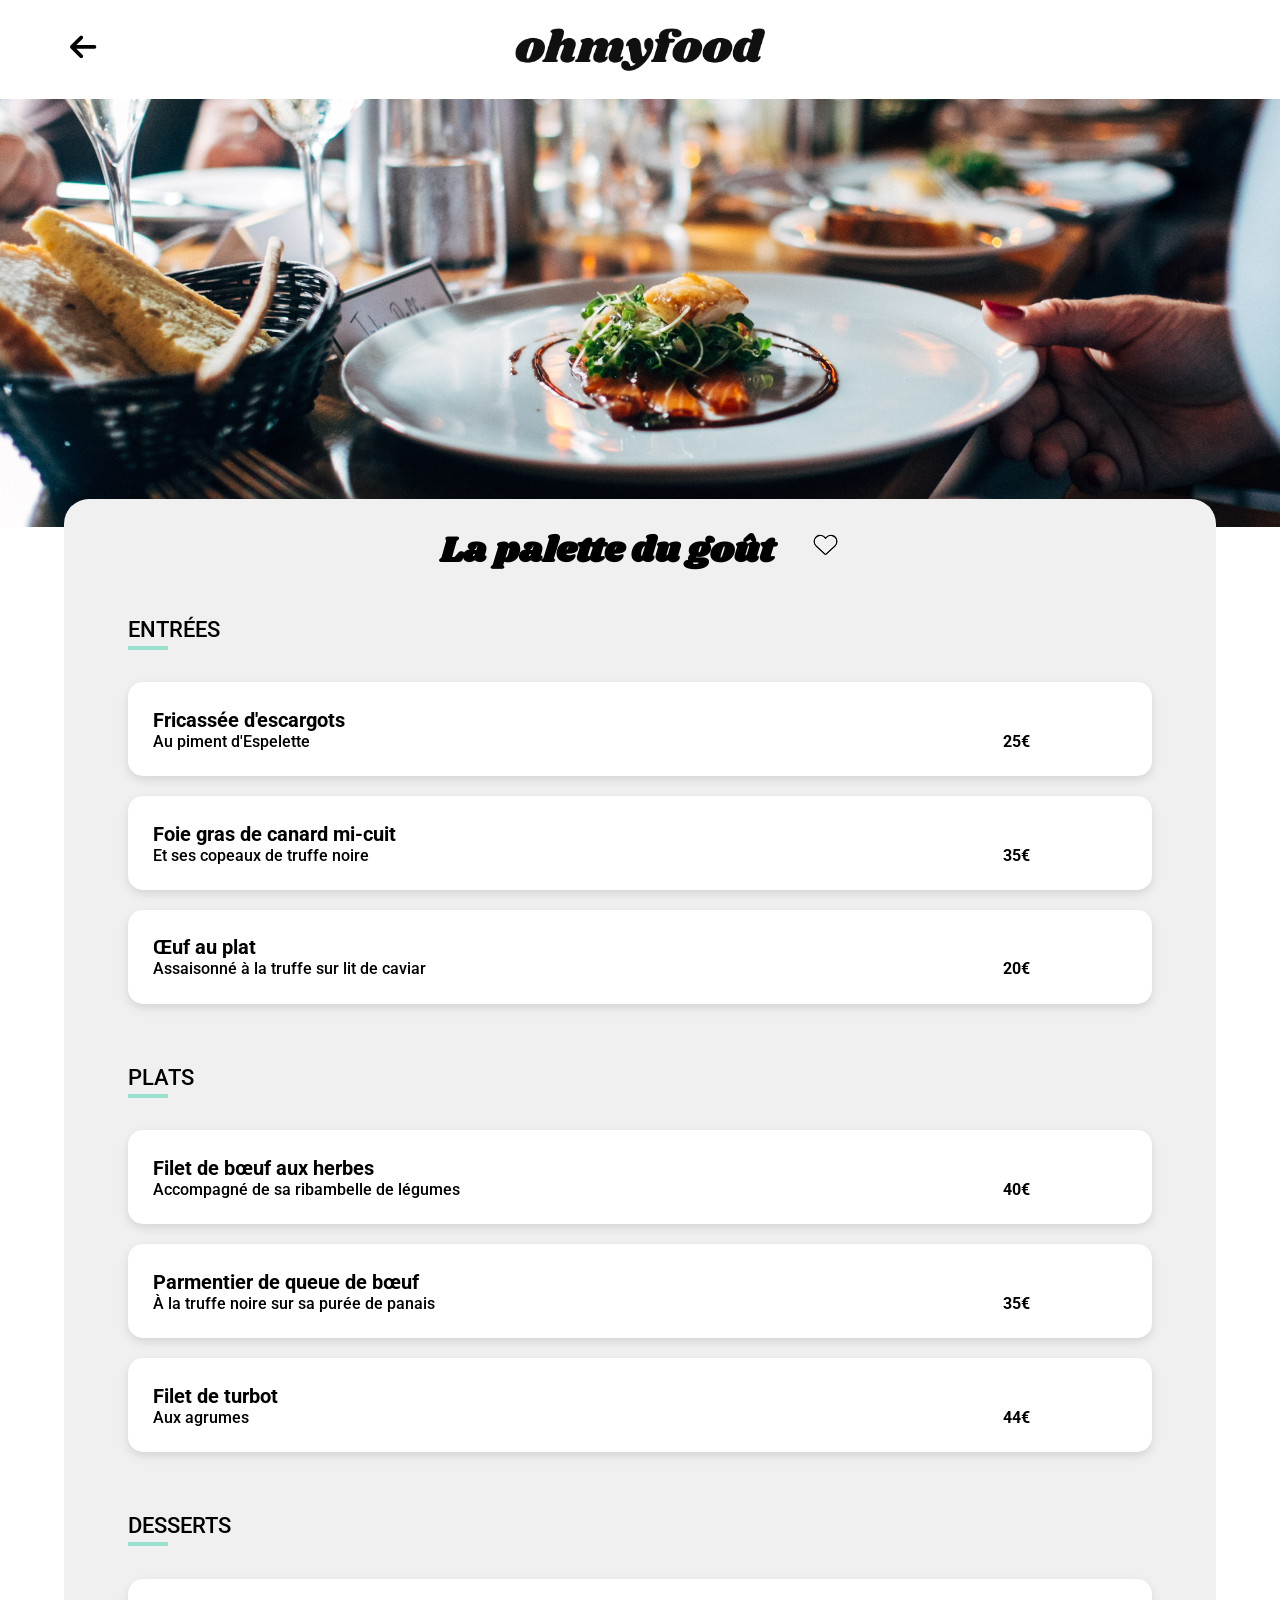
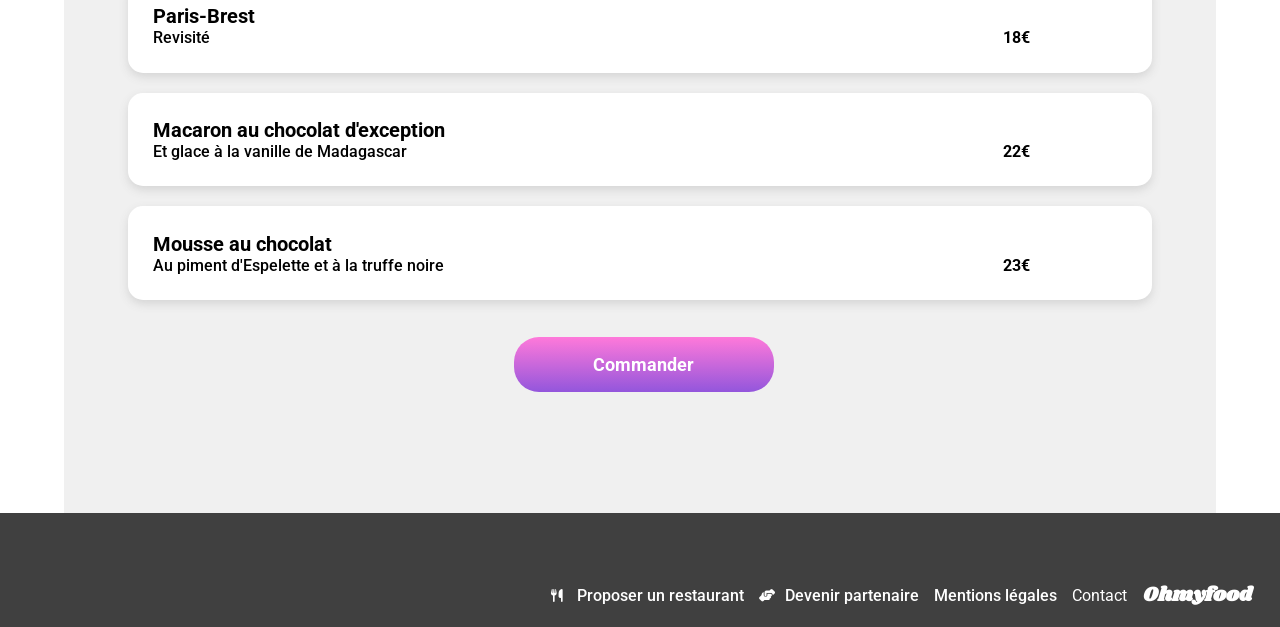
==== commit cd88ba2c: "index-rename" ====
--- a/La-palette-du-gout.html
+++ b/La-palette-du-gout.html
@@ -15,7 +15,7 @@
     
 <body class="body">
     <header class="header">
-        <a href="./OhmyFood!.html">
+        <a href="./index.html">
         <i class="fa-solid fa-arrow-left header__fleche"></i>    
         </a>
         
@@ -33,7 +33,7 @@
             </div>
             <div class="menu__conteneur">
                 <div class="menu__liste">
-                    <h3 class="menu__titre__plat menu__titre__plat--deco">Entrée</h3>
+                    <h3 class="menu__titre__plat menu__titre__plat--deco">Entrées</h3>
                     <div class="menu__card">
                         <div class="menu__card__inf">
                             <div class="menu__card__desc">
--- a/Sass/Style.css
+++ b/Sass/Style.css
@@ -287,10 +287,23 @@
   }
 }
 .header__fleche {
-  display: flex;
-  position: absolute;
-  margin-left: -110px;
-  margin-top: 25px;
+  position: absolute;
+  left: 25px;
+  padding-top: 17px;
+  font-size: 25px;
+}
+@media (min-width: 768px) {
+  .header__fleche {
+    left: 70px;
+    padding-top: 29px;
+    font-size: 30px;
+  }
+}
+@media (min-width: 1024px) {
+  .header__fleche {
+    padding-top: 19px;
+    font-size: 30px;
+  }
 }
 
 .footer {
@@ -642,7 +655,7 @@
   opacity: 0;
 }
 
-/*animationentrée*/
+/*Entrées*/
 @keyframes appearEntrance {
   0% {
     opacity: 0;
@@ -653,7 +666,7 @@
     transform: translateY(0);
   }
 }
-/*animationplat*/
+/*Plats*/
 @keyframes appearPlat {
   0% {
     opacity: 0;
@@ -664,7 +677,7 @@
     transform: translateY(0);
   }
 }
-/*animationdessert*/
+/*Desserts*/
 @keyframes appearDessert {
   0% {
     opacity: 0;
@@ -674,4 +687,106 @@
     opacity: 1;
     transform: translateY(0);
   }
+}
+/***LOADER***/
+.loader-container {
+  position: fixed;
+  height: 100%;
+  width: 100%;
+  left: 0;
+  top: 0;
+  bottom: 0;
+  right: 0;
+  background-color: white;
+  opacity: 0.95;
+  animation: loader-appear 4s both ease-in-out;
+  z-index: 21;
+  display: flex;
+  align-items: center;
+  justify-content: center;
+}
+
+.loader {
+  position: relative;
+  display: flex;
+  align-items: center;
+  justify-content: center;
+  width: 290px;
+  min-width: 290px;
+  height: 290px;
+  border-radius: 50%;
+  background: linear-gradient(#9356dc, #99E2D0);
+  z-index: 0;
+  animation: rotate-gradient 3s infinite;
+}
+.loader::after {
+  z-index: 0;
+  position: absolute;
+  width: 85%;
+  height: 85%;
+  background: linear-gradient #99E2D0, white 40%;
+  border-radius: 50%;
+  animation: rotate-gradiant 3s infinite;
+}
+.loader__border {
+  z-index: -1;
+  position: absolute;
+  border-radius: 50%;
+}
+.loader__design {
+  position: absolute;
+  display: flex;
+  align-items: center;
+  justify-content: center;
+  width: 125px;
+  height: 125px;
+  background-color: white;
+  margin: 0% 2%;
+  border-radius: 50%;
+  z-index: 3;
+}
+.loader__design::before {
+  position: absolute;
+  display: flex;
+  width: 93%;
+  height: 93%;
+  border-radius: 50%;
+  background-color: transparent;
+  transform: rotate(-25deg);
+  overflow: hidden;
+}
+.loader__design__shrimp {
+  display: flex;
+  position: absolute;
+  justify-content: center;
+  align-items: center;
+  height: 120px;
+  width: auto;
+  z-index: 6;
+  opacity: 1;
+}
+.loader__design__shrimp i {
+  color: #99E2D0;
+  font-size: 60px;
+}
+
+@keyframes loader-appear {
+  50% {
+    opacity: 0.95;
+  }
+  99% {
+    z-index: 21;
+  }
+  100% {
+    opacity: 0;
+    z-index: -20;
+  }
+}
+@keyframes rotate-gradient {
+  0% {
+    transform: rotate(0deg);
+  }
+  100% {
+    transform: rotate(360deg);
+  }
 }/*# sourceMappingURL=Style.css.map */
